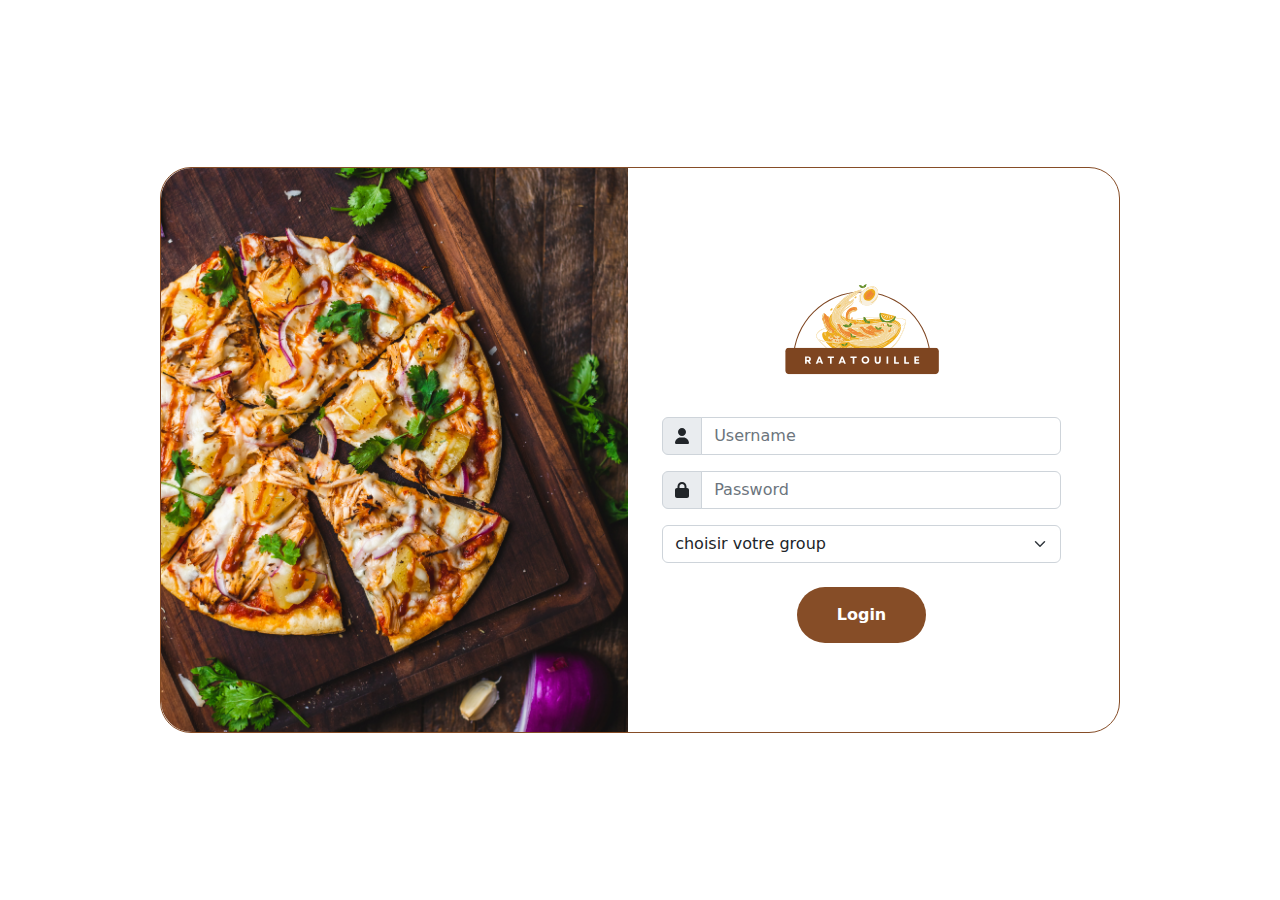
==== login page/index.html @ 9a2e4f04 "Add files via upload" ====
<!DOCTYPE html>
<html lang="en">
  <head>
    <meta charset="UTF-8" />
    <meta http-equiv="X-UA-Compatible" content="IE=edge" />
    <meta name="viewport" content="width=device-width, initial-scale=1.0" />
    <title>Restaurant</title>
    <link rel="stylesheet" href="styles/bootstrap.min.css" />
    <link rel="stylesheet" href="styles/all.min.css" />
    <link rel="stylesheet" href="styles/style.css" />
  </head>
  <body class="d-flex align-items-center">
    <div class="login container">
        <div class="row">
            <div class="col-6 p-0">
                <img class="login-img" src="imgs/login.jpg" alt="login image">
            </div>
            <div class="col-6 d-flex align-items-center justify-content-center">
                <form method="get" class="w-90">
                    <img class="logo-img" src="imgs/logo.svg" alt="logo image">
        
                    <div class="input-group mb-3">
                        <span class="input-group-text" id="basic-addon1">
                            <i class="fa-solid fa-user"></i>
                        </span>
                        <input type="text" class="form-control" placeholder="Username">
                    </div>
                    
                    <div class="input-group mb-3">
                        <span class="input-group-text" id="basic-addon1">
                            <i class="fa-solid fa-lock"></i>
                        </span>
                        <input type="password" class="form-control" placeholder="Password">
                    </div>              
                
                    <select class="form-select" aria-label="Default select example">
                        <option selected disabled>choisir votre group</option>
                        <option value="1">Gerant</option>
                        <option value="2">Serveur</option>
                        <option value="3">Cuisinier</option>
                    </select>
        
                    <button class="main-btn mt-4" type="submit">Login</button>
                </form>
            </div>
        </div>
    </div>

    <script src="script/bootstrap.bundle.min.js"></script>
    <script src="script/all.min.js"></script>
    <script src="script/script.js"></script>
  </body>
</html>
---- login page/styles/style.css ----
:root {
  --main-color: #864d27;
  --broun-color: #DE7230;
  --orange-color: #F5C85F;
  --yellow-color: #E6E392;
  --gray-color: #F6F9FC;
  --dark-color: #05030F;
  --white-color: #fff;
  --border-radius: 31px;
}

* {
  margin: 0;
  padding: 0;
  box-sizing: border-box;
  max-width: 100%;
}

body {
  max-width: 100vw;
  height: 100vh;
}

.w-90 {
  width: 90%;
}

.login {
  max-width: 60rem;
  border: 1px solid var(--main-color);
  border-radius: var(--border-radius);
}

.login-img {
  width: 100%;
  border-radius: var(--border-radius) 0 0 var(--border-radius);
}


form {
  display: flex;
  flex-direction: column;
  align-items: center;
  justify-content: center;
}

.logo-img {
  width: 10rem;
  margin: 0;
}

.main-btn {
  border: none;
  background-color: var(--main-color);
  color: var(--white-color);
  font-weight: bold;
  padding: 1rem 2.5rem;
  border-radius: var(--border-radius);
  transition: .5s;
}

.main-btn:hover {
  padding: 1rem 3rem;
}
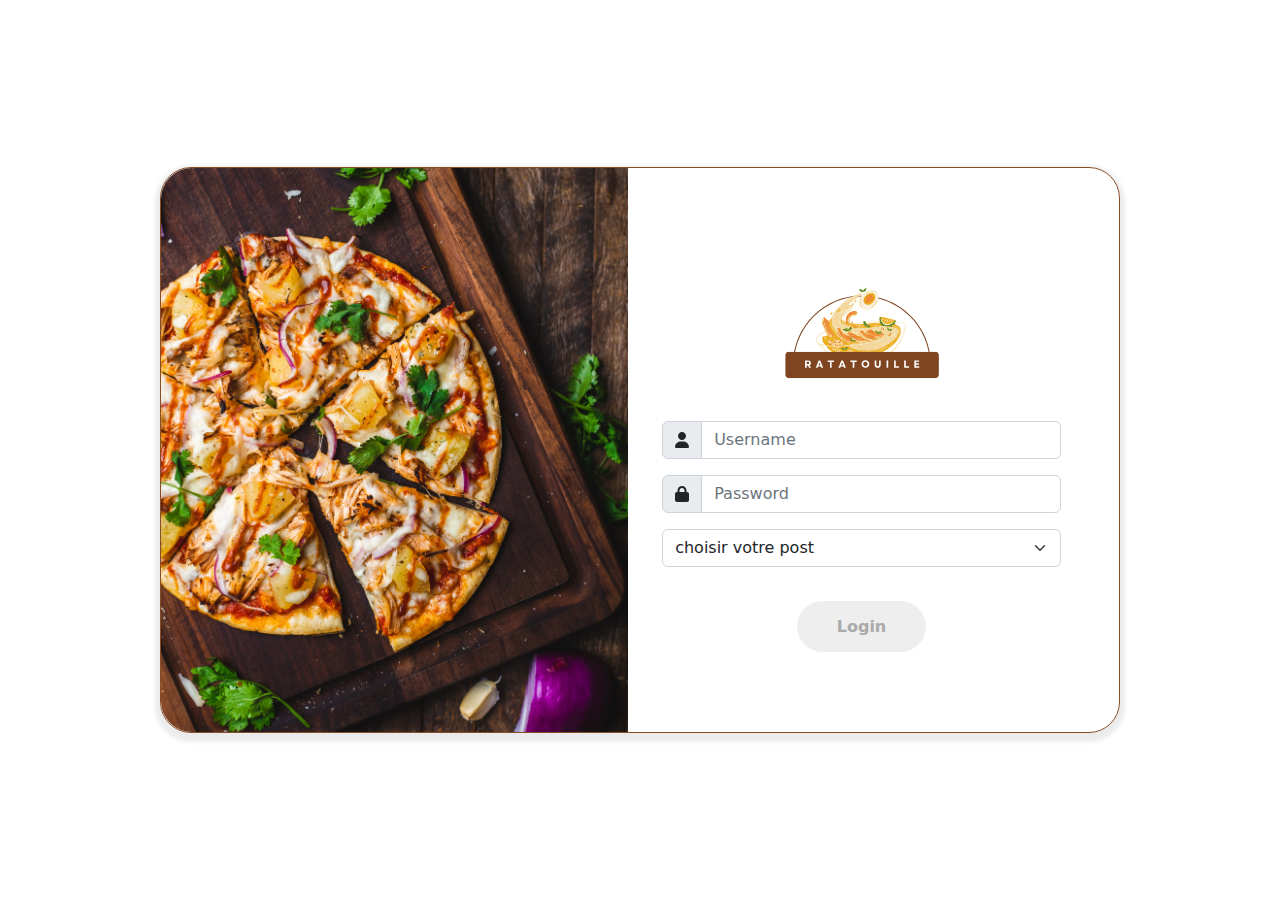
==== commit 74c5f913: "Merge pull request #28 from MeReda:med-reda" ====
--- a/login page/index.html
+++ b/login page/index.html
@@ -23,24 +23,28 @@
                         <span class="input-group-text" id="basic-addon1">
                             <i class="fa-solid fa-user"></i>
                         </span>
-                        <input type="text" class="form-control" placeholder="Username">
+                        <input id="username" type="text" class="form-control" placeholder="Username">
                     </div>
                     
                     <div class="input-group mb-3">
                         <span class="input-group-text" id="basic-addon1">
                             <i class="fa-solid fa-lock"></i>
                         </span>
-                        <input type="password" class="form-control" placeholder="Password">
+                        <input id="password" type="password" class="form-control" placeholder="Password">
                     </div>              
                 
-                    <select class="form-select" aria-label="Default select example">
-                        <option selected disabled>choisir votre group</option>
+                    <select id="group" class="form-select" aria-label="Default select example">
+                        <option value="" selected disabled>choisir votre post</option>
                         <option value="1">Gerant</option>
                         <option value="2">Serveur</option>
                         <option value="3">Cuisinier</option>
                     </select>
+
+                    <span id="error-msg" class="mt-2 text-danger hidden">information incorrect</span>
         
-                    <button class="main-btn mt-4" type="submit">Login</button>
+                    <div class="button-container mt-5">
+                        <a id="submit" class="main-btn disabled" href="../home page/">Login</a>
+                    </div>
                 </form>
             </div>
         </div>
--- a/login page/styles/style.css
+++ b/login page/styles/style.css
@@ -29,6 +29,7 @@
   max-width: 60rem;
   border: 1px solid var(--main-color);
   border-radius: var(--border-radius);
+  box-shadow: 0px 4px 4px 5px rgba(0, 0, 0, 0.08);
 }
 
 .login-img {
@@ -49,6 +50,10 @@
   margin: 0;
 }
 
+.hidden {
+  display: none !important;
+}
+
 .main-btn {
   border: none;
   background-color: var(--main-color);
@@ -57,8 +62,21 @@
   padding: 1rem 2.5rem;
   border-radius: var(--border-radius);
   transition: .5s;
+  text-decoration: none;
+  cursor: pointer;
 }
 
 .main-btn:hover {
   padding: 1rem 3rem;
-}+  color: var(--white-color);
+}
+
+.disabled {
+  pointer-events: none;
+  background-color: #eee;
+  color: #aaa;
+}
+
+.button-container  {
+  cursor: not-allowed;
+}
